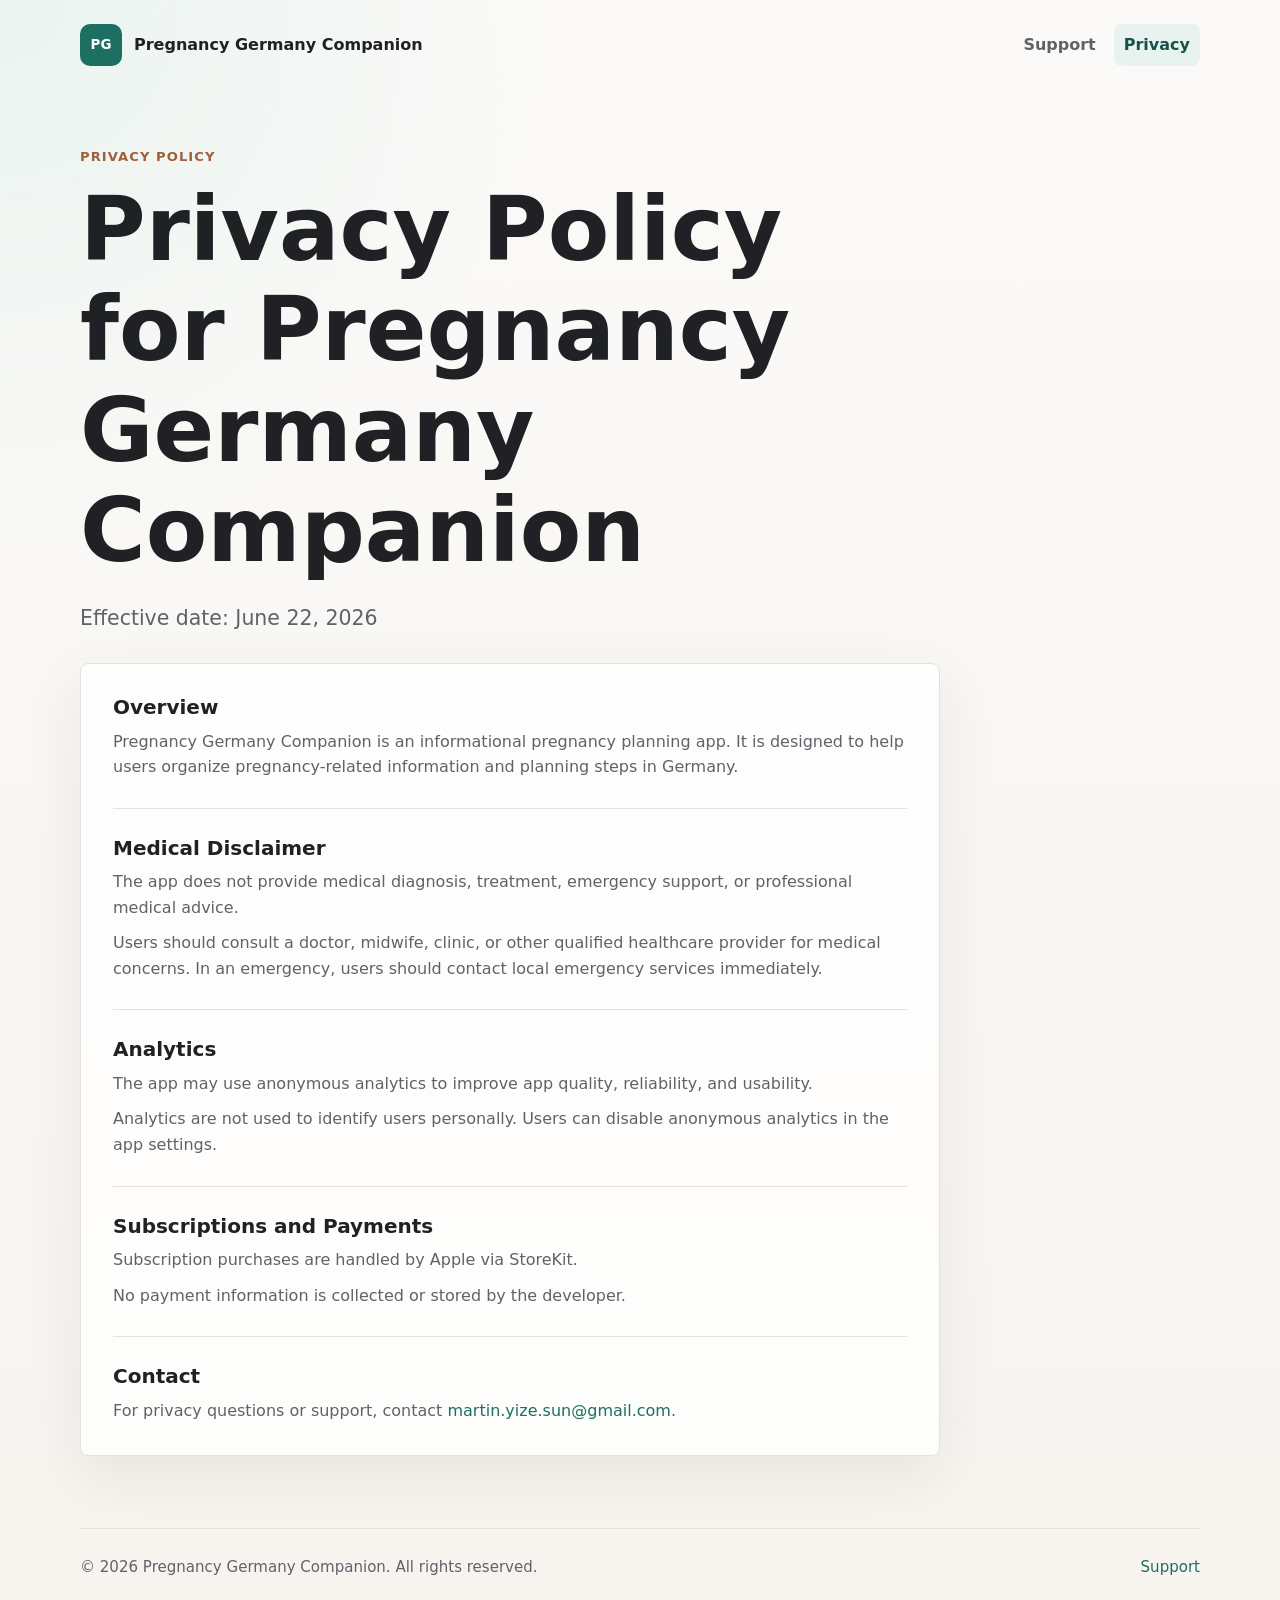
==== privacy.html @ ea16d4d1 "Create GitHub Pages app listing site" ====
<!doctype html>
<html lang="en">
  <head>
    <meta charset="utf-8">
    <meta name="viewport" content="width=device-width, initial-scale=1">
    <meta name="description" content="Privacy Policy for Pregnancy Germany Companion.">
    <title>Privacy Policy | Pregnancy Germany Companion</title>
    <link rel="stylesheet" href="styles.css">
  </head>
  <body>
    <header class="site-header">
      <a class="brand" href="index.html" aria-label="Pregnancy Germany Companion home">
        <span class="brand-mark" aria-hidden="true">PG</span>
        <span>Pregnancy Germany Companion</span>
      </a>
      <nav class="site-nav" aria-label="Main navigation">
        <a href="support.html">Support</a>
        <a href="privacy.html" aria-current="page">Privacy</a>
      </nav>
    </header>

    <main class="page">
      <section class="page-header">
        <p class="eyebrow">Privacy Policy</p>
        <h1>Privacy Policy for Pregnancy Germany Companion</h1>
        <p class="lead">Effective date: June 22, 2026</p>
      </section>

      <article class="policy">
        <section>
          <h2>Overview</h2>
          <p>Pregnancy Germany Companion is an informational pregnancy planning app. It is designed to help users organize pregnancy-related information and planning steps in Germany.</p>
        </section>

        <section>
          <h2>Medical Disclaimer</h2>
          <p>The app does not provide medical diagnosis, treatment, emergency support, or professional medical advice.</p>
          <p>Users should consult a doctor, midwife, clinic, or other qualified healthcare provider for medical concerns. In an emergency, users should contact local emergency services immediately.</p>
        </section>

        <section>
          <h2>Analytics</h2>
          <p>The app may use anonymous analytics to improve app quality, reliability, and usability.</p>
          <p>Analytics are not used to identify users personally. Users can disable anonymous analytics in the app settings.</p>
        </section>

        <section>
          <h2>Subscriptions and Payments</h2>
          <p>Subscription purchases are handled by Apple via StoreKit.</p>
          <p>No payment information is collected or stored by the developer.</p>
        </section>

        <section>
          <h2>Contact</h2>
          <p>For privacy questions or support, contact <a href="mailto:martin.yize.sun@gmail.com">martin.yize.sun@gmail.com</a>.</p>
        </section>
      </article>
    </main>

    <footer class="site-footer">
      <p>&copy; 2026 Pregnancy Germany Companion. All rights reserved.</p>
      <p><a href="support.html">Support</a></p>
    </footer>
  </body>
</html>
---- styles.css ----
:root {
  color-scheme: light;
  --bg: #fbfaf8;
  --surface: #ffffff;
  --text: #202124;
  --muted: #5f6368;
  --line: #e5e1dc;
  --accent: #1d6f61;
  --accent-dark: #155348;
  --accent-soft: #e8f3ef;
  --warm: #9f5f3b;
  --shadow: 0 20px 60px rgba(32, 33, 36, 0.08);
  font-family: Inter, ui-sans-serif, system-ui, -apple-system, BlinkMacSystemFont, "Segoe UI", sans-serif;
}

* {
  box-sizing: border-box;
}

html {
  min-width: 320px;
  background: var(--bg);
}

body {
  margin: 0;
  color: var(--text);
  background:
    radial-gradient(circle at top left, rgba(232, 243, 239, 0.9), transparent 34rem),
    linear-gradient(180deg, #fbfaf8 0%, #f7f4f0 100%);
  font-size: 16px;
  line-height: 1.6;
}

a {
  color: var(--accent);
  text-decoration: none;
}

a:hover,
a:focus-visible {
  color: var(--accent-dark);
  text-decoration: underline;
}

.site-header,
.site-footer,
main {
  width: min(1120px, calc(100% - 32px));
  margin: 0 auto;
}

.site-header {
  display: flex;
  align-items: center;
  justify-content: space-between;
  gap: 20px;
  padding: 24px 0;
}

.brand {
  display: inline-flex;
  align-items: center;
  gap: 12px;
  color: var(--text);
  font-weight: 700;
  line-height: 1.2;
}

.brand:hover,
.brand:focus-visible {
  color: var(--text);
}

.brand-mark {
  display: inline-grid;
  width: 42px;
  height: 42px;
  place-items: center;
  flex: 0 0 auto;
  border-radius: 10px;
  background: var(--accent);
  color: #fff;
  font-size: 0.84rem;
  letter-spacing: 0;
}

.site-nav {
  display: flex;
  align-items: center;
  gap: 8px;
}

.site-nav a {
  padding: 8px 10px;
  border-radius: 8px;
  color: var(--muted);
  font-weight: 600;
}

.site-nav a:hover,
.site-nav a:focus-visible,
.site-nav a[aria-current="page"] {
  background: var(--accent-soft);
  color: var(--accent-dark);
  text-decoration: none;
}

.hero {
  display: grid;
  min-height: 62vh;
  align-items: center;
  padding: 72px 0 56px;
}

.hero-content,
.page-header {
  max-width: 820px;
}

.eyebrow {
  margin: 0 0 12px;
  color: var(--warm);
  font-size: 0.82rem;
  font-weight: 800;
  letter-spacing: 0.08em;
  text-transform: uppercase;
}

h1,
h2 {
  margin: 0;
  line-height: 1.12;
  letter-spacing: 0;
}

h1 {
  max-width: 14ch;
  font-size: clamp(2.55rem, 8vw, 5.6rem);
}

h2 {
  font-size: 1.25rem;
}

p {
  margin: 0;
}

.lead {
  max-width: 720px;
  margin-top: 22px;
  color: var(--muted);
  font-size: clamp(1.08rem, 2vw, 1.28rem);
}

.actions {
  display: flex;
  flex-wrap: wrap;
  gap: 12px;
  margin-top: 34px;
}

.button {
  display: inline-flex;
  min-height: 48px;
  align-items: center;
  justify-content: center;
  border: 1px solid transparent;
  border-radius: 8px;
  padding: 12px 18px;
  font-weight: 750;
}

.button:hover,
.button:focus-visible {
  text-decoration: none;
}

.button.primary {
  background: var(--accent);
  color: #fff;
}

.button.primary:hover,
.button.primary:focus-visible {
  background: var(--accent-dark);
  color: #fff;
}

.button.secondary {
  border-color: var(--line);
  background: rgba(255, 255, 255, 0.72);
  color: var(--text);
}

.button.secondary:hover,
.button.secondary:focus-visible {
  border-color: var(--accent);
  color: var(--accent-dark);
}

.content-grid {
  display: grid;
  grid-template-columns: repeat(3, minmax(0, 1fr));
  gap: 16px;
  padding: 28px 0 72px;
}

.content-grid article,
.panel,
.policy {
  border: 1px solid var(--line);
  border-radius: 8px;
  background: rgba(255, 255, 255, 0.82);
  box-shadow: var(--shadow);
}

.content-grid article {
  padding: 24px;
}

.content-grid p,
.policy p,
.panel p {
  margin-top: 10px;
  color: var(--muted);
}

.page {
  padding: 56px 0 72px;
}

.page-header {
  margin-bottom: 28px;
}

.page-header h1 {
  max-width: 18ch;
}

.panel {
  max-width: 720px;
  padding: 28px;
}

.email-link {
  overflow-wrap: anywhere;
  font-size: 1.08rem;
  font-weight: 700;
}

.policy {
  display: grid;
  gap: 28px;
  max-width: 860px;
  padding: 32px;
}

.policy section + section {
  border-top: 1px solid var(--line);
  padding-top: 28px;
}

.site-footer {
  display: flex;
  justify-content: space-between;
  gap: 16px;
  border-top: 1px solid var(--line);
  padding: 26px 0 34px;
  color: var(--muted);
  font-size: 0.94rem;
}

@media (max-width: 760px) {
  .site-header,
  .site-footer {
    align-items: flex-start;
    flex-direction: column;
  }

  .site-nav {
    width: 100%;
  }

  .site-nav a {
    flex: 1 1 auto;
    text-align: center;
  }

  .hero {
    min-height: auto;
    padding: 48px 0 36px;
  }

  h1 {
    max-width: 12ch;
  }

  .content-grid {
    grid-template-columns: 1fr;
    padding-bottom: 52px;
  }

  .page {
    padding-top: 40px;
  }

  .panel,
  .policy,
  .content-grid article {
    padding: 22px;
  }
}

@media (max-width: 420px) {
  .site-header,
  .site-footer,
  main {
    width: min(100% - 24px, 1120px);
  }

  .brand {
    align-items: flex-start;
  }

  .actions,
  .button {
    width: 100%;
  }
}
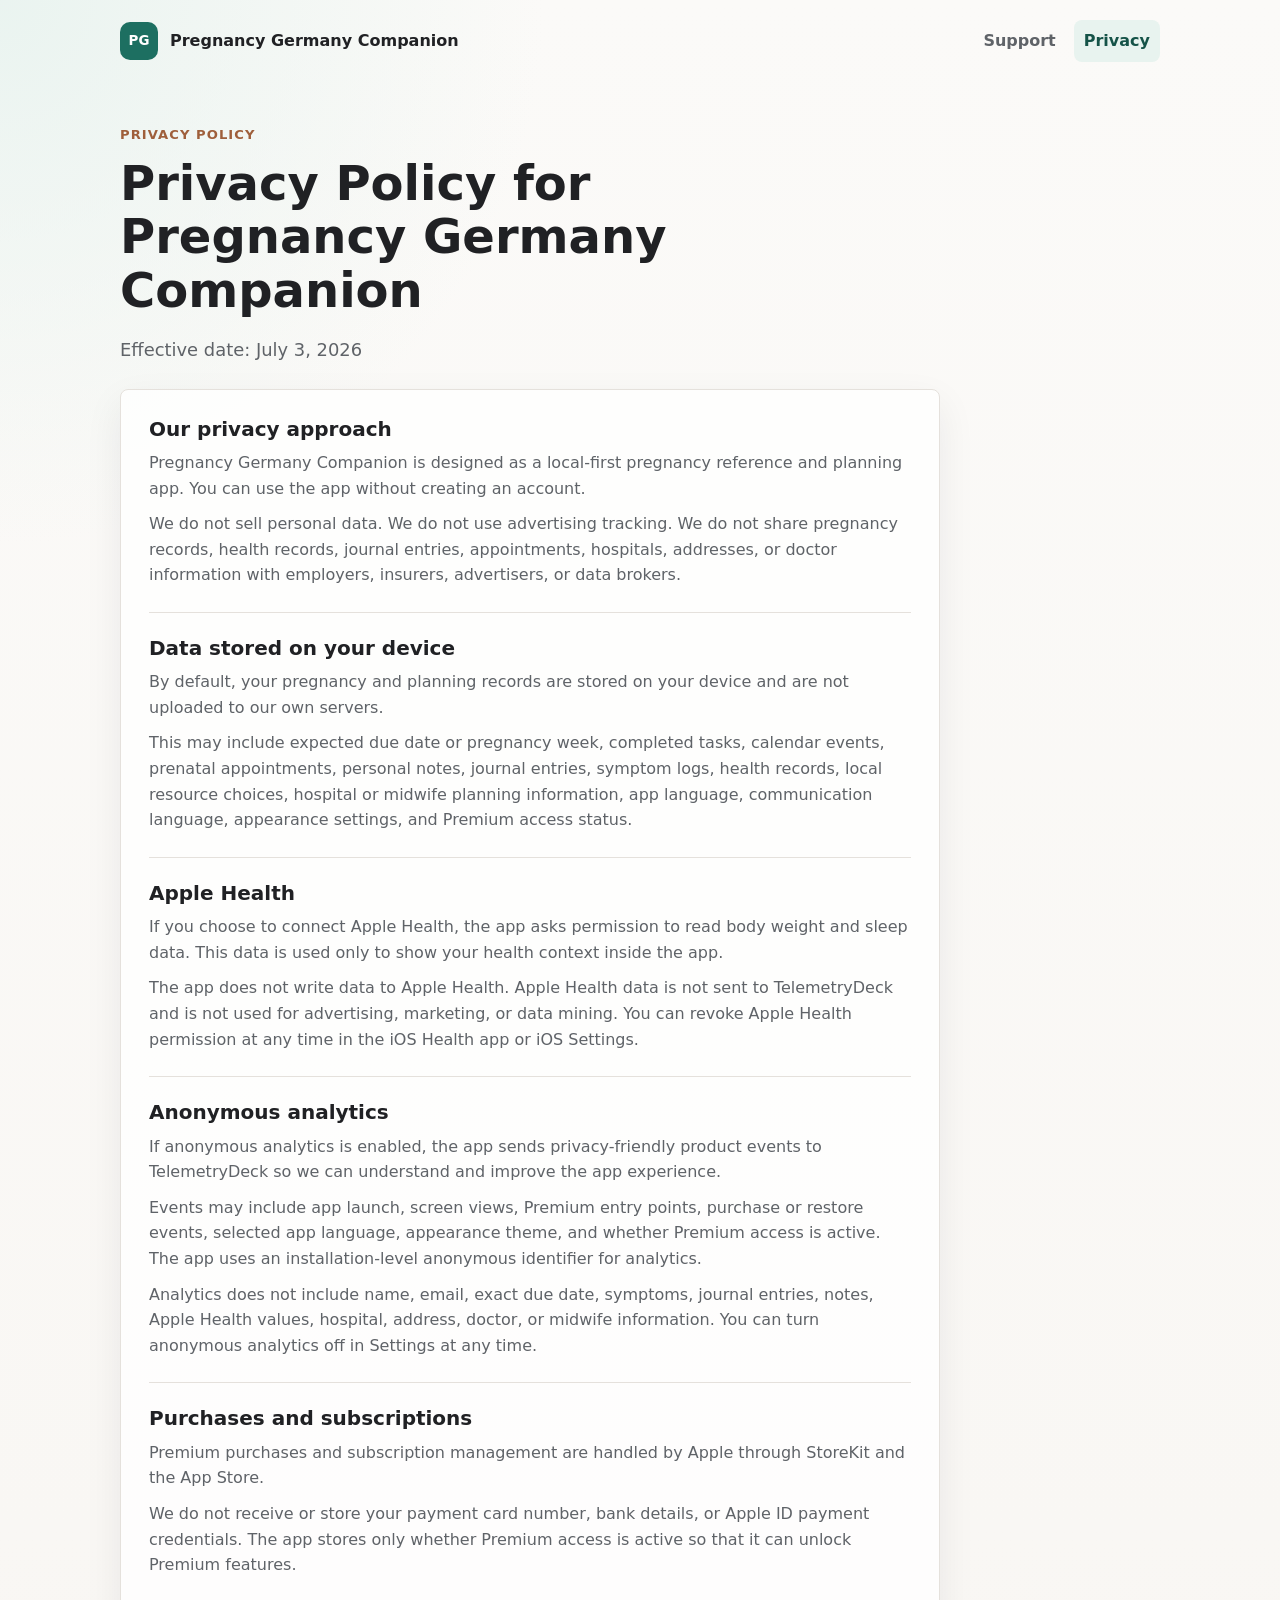
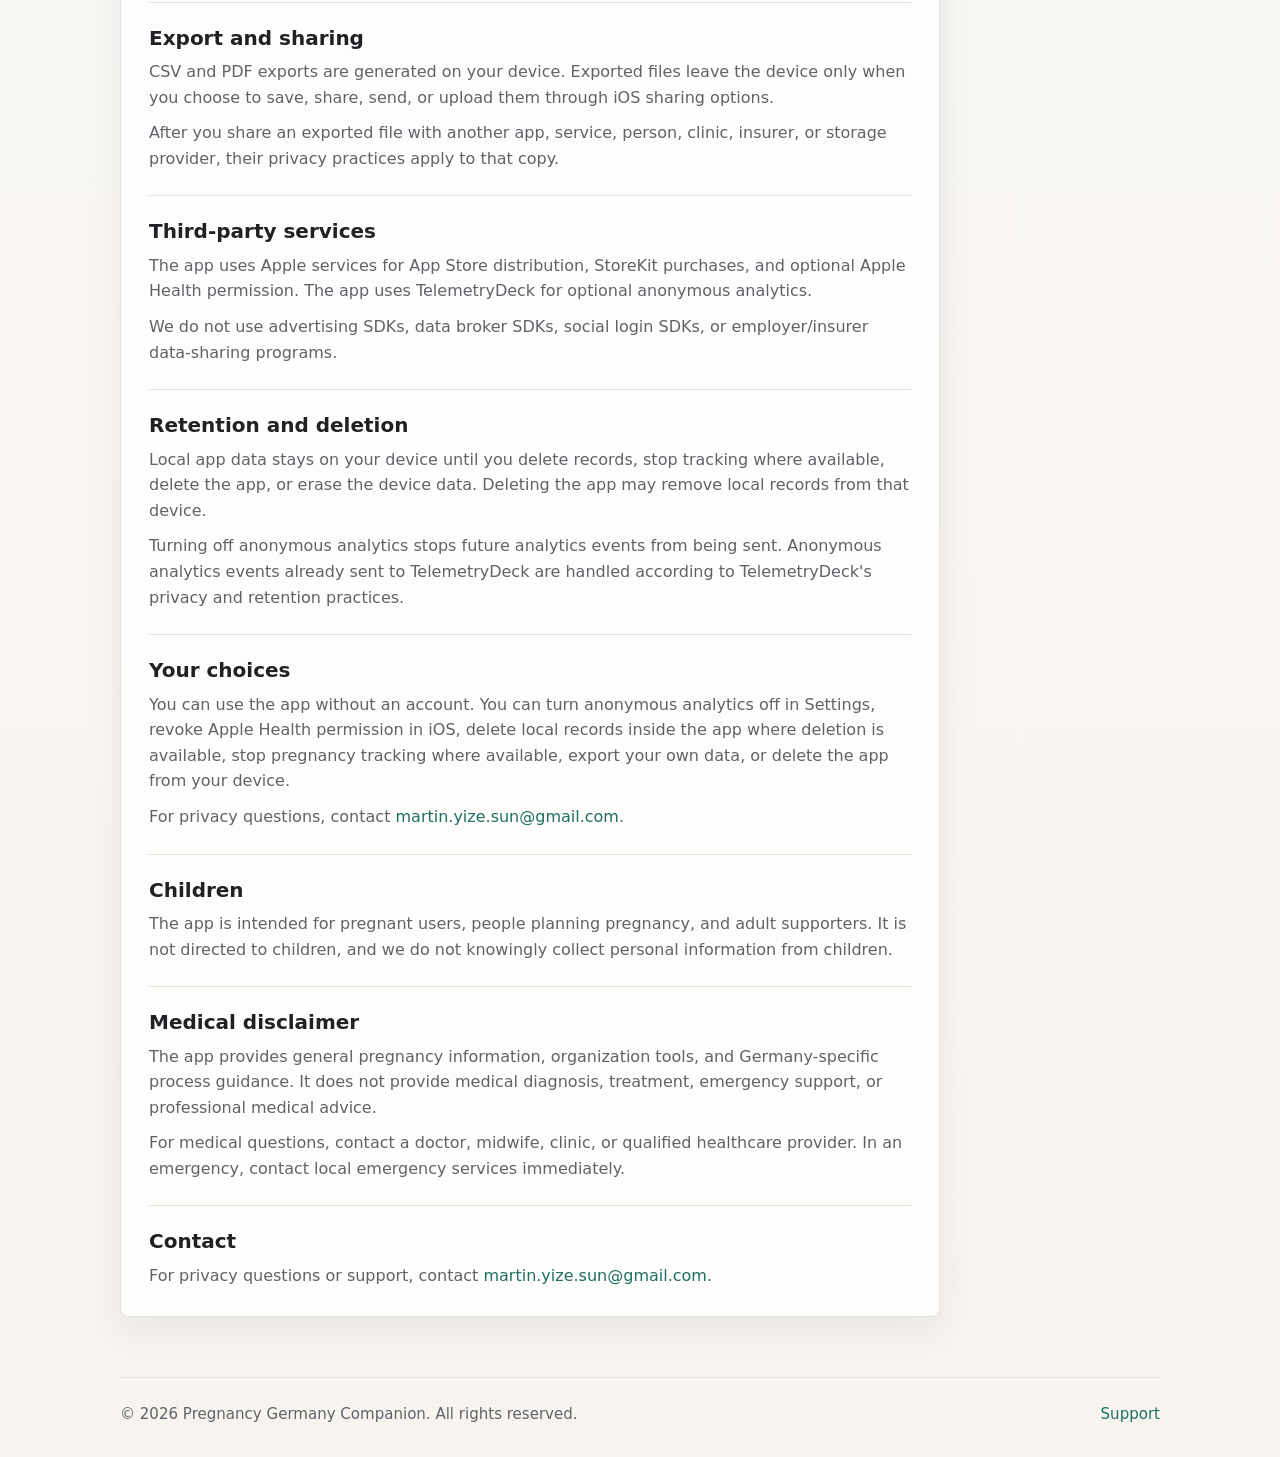
==== commit 448ce5ca: "Expand privacy policy" ====
--- a/privacy.html
+++ b/privacy.html
@@ -23,31 +23,74 @@
       <section class="page-header">
         <p class="eyebrow">Privacy Policy</p>
         <h1>Privacy Policy for Pregnancy Germany Companion</h1>
-        <p class="lead">Effective date: June 22, 2026</p>
+        <p class="lead">Effective date: July 3, 2026</p>
       </section>
 
       <article class="policy">
         <section>
-          <h2>Overview</h2>
-          <p>Pregnancy Germany Companion is an informational pregnancy planning app. It is designed to help users organize pregnancy-related information and planning steps in Germany.</p>
+          <h2>Our privacy approach</h2>
+          <p>Pregnancy Germany Companion is designed as a local-first pregnancy reference and planning app. You can use the app without creating an account.</p>
+          <p>We do not sell personal data. We do not use advertising tracking. We do not share pregnancy records, health records, journal entries, appointments, hospitals, addresses, or doctor information with employers, insurers, advertisers, or data brokers.</p>
         </section>
 
         <section>
-          <h2>Medical Disclaimer</h2>
-          <p>The app does not provide medical diagnosis, treatment, emergency support, or professional medical advice.</p>
-          <p>Users should consult a doctor, midwife, clinic, or other qualified healthcare provider for medical concerns. In an emergency, users should contact local emergency services immediately.</p>
+          <h2>Data stored on your device</h2>
+          <p>By default, your pregnancy and planning records are stored on your device and are not uploaded to our own servers.</p>
+          <p>This may include expected due date or pregnancy week, completed tasks, calendar events, prenatal appointments, personal notes, journal entries, symptom logs, health records, local resource choices, hospital or midwife planning information, app language, communication language, appearance settings, and Premium access status.</p>
         </section>
 
         <section>
-          <h2>Analytics</h2>
-          <p>The app may use anonymous analytics to improve app quality, reliability, and usability.</p>
-          <p>Analytics are not used to identify users personally. Users can disable anonymous analytics in the app settings.</p>
+          <h2>Apple Health</h2>
+          <p>If you choose to connect Apple Health, the app asks permission to read body weight and sleep data. This data is used only to show your health context inside the app.</p>
+          <p>The app does not write data to Apple Health. Apple Health data is not sent to TelemetryDeck and is not used for advertising, marketing, or data mining. You can revoke Apple Health permission at any time in the iOS Health app or iOS Settings.</p>
         </section>
 
         <section>
-          <h2>Subscriptions and Payments</h2>
-          <p>Subscription purchases are handled by Apple via StoreKit.</p>
-          <p>No payment information is collected or stored by the developer.</p>
+          <h2>Anonymous analytics</h2>
+          <p>If anonymous analytics is enabled, the app sends privacy-friendly product events to TelemetryDeck so we can understand and improve the app experience.</p>
+          <p>Events may include app launch, screen views, Premium entry points, purchase or restore events, selected app language, appearance theme, and whether Premium access is active. The app uses an installation-level anonymous identifier for analytics.</p>
+          <p>Analytics does not include name, email, exact due date, symptoms, journal entries, notes, Apple Health values, hospital, address, doctor, or midwife information. You can turn anonymous analytics off in Settings at any time.</p>
+        </section>
+
+        <section>
+          <h2>Purchases and subscriptions</h2>
+          <p>Premium purchases and subscription management are handled by Apple through StoreKit and the App Store.</p>
+          <p>We do not receive or store your payment card number, bank details, or Apple ID payment credentials. The app stores only whether Premium access is active so that it can unlock Premium features.</p>
+        </section>
+
+        <section>
+          <h2>Export and sharing</h2>
+          <p>CSV and PDF exports are generated on your device. Exported files leave the device only when you choose to save, share, send, or upload them through iOS sharing options.</p>
+          <p>After you share an exported file with another app, service, person, clinic, insurer, or storage provider, their privacy practices apply to that copy.</p>
+        </section>
+
+        <section>
+          <h2>Third-party services</h2>
+          <p>The app uses Apple services for App Store distribution, StoreKit purchases, and optional Apple Health permission. The app uses TelemetryDeck for optional anonymous analytics.</p>
+          <p>We do not use advertising SDKs, data broker SDKs, social login SDKs, or employer/insurer data-sharing programs.</p>
+        </section>
+
+        <section>
+          <h2>Retention and deletion</h2>
+          <p>Local app data stays on your device until you delete records, stop tracking where available, delete the app, or erase the device data. Deleting the app may remove local records from that device.</p>
+          <p>Turning off anonymous analytics stops future analytics events from being sent. Anonymous analytics events already sent to TelemetryDeck are handled according to TelemetryDeck's privacy and retention practices.</p>
+        </section>
+
+        <section>
+          <h2>Your choices</h2>
+          <p>You can use the app without an account. You can turn anonymous analytics off in Settings, revoke Apple Health permission in iOS, delete local records inside the app where deletion is available, stop pregnancy tracking where available, export your own data, or delete the app from your device.</p>
+          <p>For privacy questions, contact <a href="mailto:martin.yize.sun@gmail.com">martin.yize.sun@gmail.com</a>.</p>
+        </section>
+
+        <section>
+          <h2>Children</h2>
+          <p>The app is intended for pregnant users, people planning pregnancy, and adult supporters. It is not directed to children, and we do not knowingly collect personal information from children.</p>
+        </section>
+
+        <section>
+          <h2>Medical disclaimer</h2>
+          <p>The app provides general pregnancy information, organization tools, and Germany-specific process guidance. It does not provide medical diagnosis, treatment, emergency support, or professional medical advice.</p>
+          <p>For medical questions, contact a doctor, midwife, clinic, or qualified healthcare provider. In an emergency, contact local emergency services immediately.</p>
         </section>
 
         <section>
--- a/styles.css
+++ b/styles.css
@@ -9,7 +9,7 @@
   --accent-dark: #155348;
   --accent-soft: #e8f3ef;
   --warm: #9f5f3b;
-  --shadow: 0 20px 60px rgba(32, 33, 36, 0.08);
+  --shadow: 0 14px 38px rgba(32, 33, 36, 0.07);
   font-family: Inter, ui-sans-serif, system-ui, -apple-system, BlinkMacSystemFont, "Segoe UI", sans-serif;
 }
 
@@ -46,7 +46,7 @@
 .site-header,
 .site-footer,
 main {
-  width: min(1120px, calc(100% - 32px));
+  width: min(1040px, calc(100% - 32px));
   margin: 0 auto;
 }
 
@@ -55,7 +55,7 @@
   align-items: center;
   justify-content: space-between;
   gap: 20px;
-  padding: 24px 0;
+  padding: 20px 0;
 }
 
 .brand {
@@ -74,8 +74,8 @@
 
 .brand-mark {
   display: inline-grid;
-  width: 42px;
-  height: 42px;
+  width: 38px;
+  height: 38px;
   place-items: center;
   flex: 0 0 auto;
   border-radius: 10px;
@@ -108,14 +108,14 @@
 
 .hero {
   display: grid;
-  min-height: 62vh;
-  align-items: center;
-  padding: 72px 0 56px;
+  min-height: auto;
+  align-items: center;
+  padding: 48px 0 38px;
 }
 
 .hero-content,
 .page-header {
-  max-width: 820px;
+  max-width: 760px;
 }
 
 .eyebrow {
@@ -135,8 +135,8 @@
 }
 
 h1 {
-  max-width: 14ch;
-  font-size: clamp(2.55rem, 8vw, 5.6rem);
+  max-width: 18ch;
+  font-size: clamp(2.15rem, 4.5vw, 3rem);
 }
 
 h2 {
@@ -148,27 +148,27 @@
 }
 
 .lead {
-  max-width: 720px;
-  margin-top: 22px;
+  max-width: 680px;
+  margin-top: 18px;
   color: var(--muted);
-  font-size: clamp(1.08rem, 2vw, 1.28rem);
+  font-size: clamp(1rem, 1.5vw, 1.12rem);
 }
 
 .actions {
   display: flex;
   flex-wrap: wrap;
   gap: 12px;
-  margin-top: 34px;
+  margin-top: 28px;
 }
 
 .button {
   display: inline-flex;
-  min-height: 48px;
+  min-height: 44px;
   align-items: center;
   justify-content: center;
   border: 1px solid transparent;
   border-radius: 8px;
-  padding: 12px 18px;
+  padding: 10px 16px;
   font-weight: 750;
 }
 
@@ -204,7 +204,7 @@
   display: grid;
   grid-template-columns: repeat(3, minmax(0, 1fr));
   gap: 16px;
-  padding: 28px 0 72px;
+  padding: 24px 0 56px;
 }
 
 .content-grid article,
@@ -217,7 +217,7 @@
 }
 
 .content-grid article {
-  padding: 24px;
+  padding: 22px;
 }
 
 .content-grid p,
@@ -228,20 +228,20 @@
 }
 
 .page {
-  padding: 56px 0 72px;
+  padding: 42px 0 60px;
 }
 
 .page-header {
-  margin-bottom: 28px;
+  margin-bottom: 24px;
 }
 
 .page-header h1 {
-  max-width: 18ch;
+  max-width: 22ch;
 }
 
 .panel {
-  max-width: 720px;
-  padding: 28px;
+  max-width: 680px;
+  padding: 24px;
 }
 
 .email-link {
@@ -252,14 +252,14 @@
 
 .policy {
   display: grid;
-  gap: 28px;
-  max-width: 860px;
-  padding: 32px;
+  gap: 24px;
+  max-width: 820px;
+  padding: 28px;
 }
 
 .policy section + section {
   border-top: 1px solid var(--line);
-  padding-top: 28px;
+  padding-top: 24px;
 }
 
 .site-footer {
@@ -267,7 +267,7 @@
   justify-content: space-between;
   gap: 16px;
   border-top: 1px solid var(--line);
-  padding: 26px 0 34px;
+  padding: 24px 0 30px;
   color: var(--muted);
   font-size: 0.94rem;
 }
@@ -290,20 +290,21 @@
 
   .hero {
     min-height: auto;
-    padding: 48px 0 36px;
+    padding: 34px 0 30px;
   }
 
   h1 {
-    max-width: 12ch;
+    max-width: 18ch;
+    font-size: clamp(2rem, 9vw, 2.65rem);
   }
 
   .content-grid {
     grid-template-columns: 1fr;
-    padding-bottom: 52px;
+    padding-bottom: 44px;
   }
 
   .page {
-    padding-top: 40px;
+    padding-top: 32px;
   }
 
   .panel,
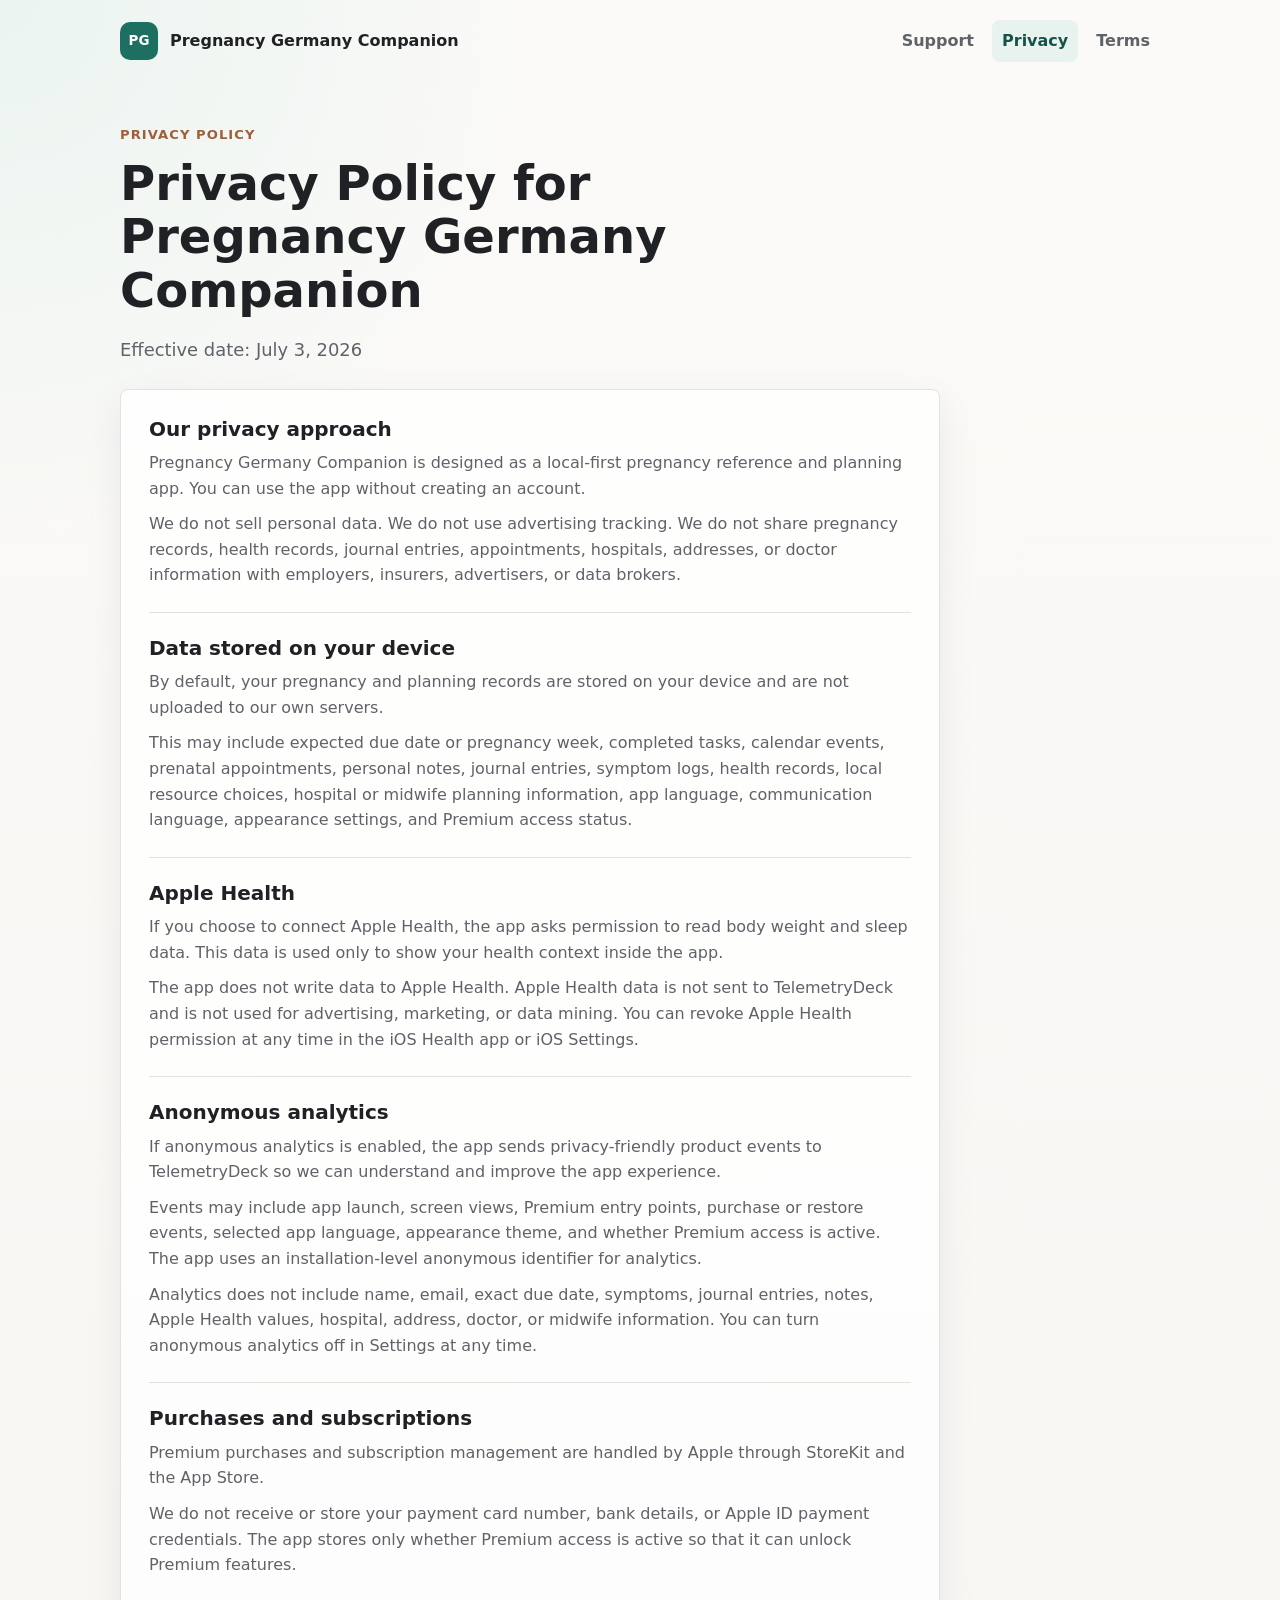
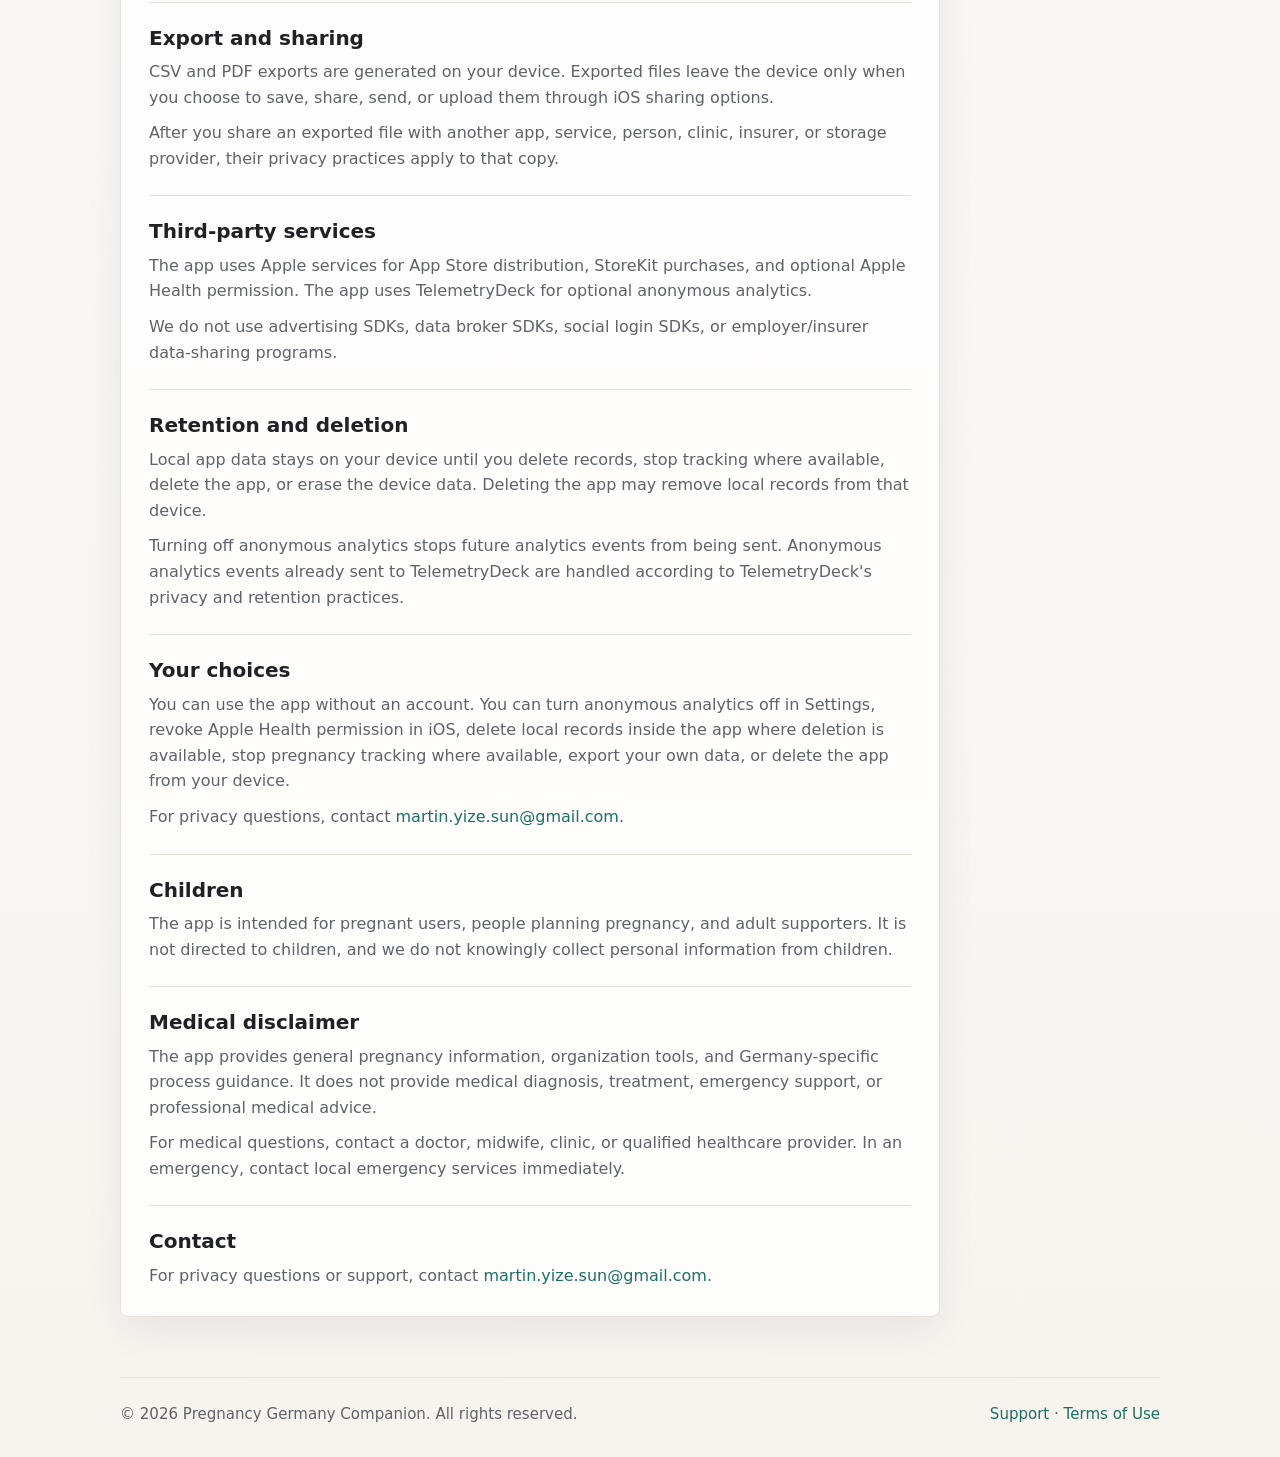
==== commit 8a2053ab: "Add terms of use page" ====
--- a/privacy.html
+++ b/privacy.html
@@ -16,6 +16,7 @@
       <nav class="site-nav" aria-label="Main navigation">
         <a href="support.html">Support</a>
         <a href="privacy.html" aria-current="page">Privacy</a>
+        <a href="terms.html">Terms</a>
       </nav>
     </header>
 
@@ -102,7 +103,7 @@
 
     <footer class="site-footer">
       <p>&copy; 2026 Pregnancy Germany Companion. All rights reserved.</p>
-      <p><a href="support.html">Support</a></p>
+      <p><a href="support.html">Support</a> · <a href="terms.html">Terms of Use</a></p>
     </footer>
   </body>
 </html>
--- a/styles.css
+++ b/styles.css
@@ -244,6 +244,27 @@
   padding: 24px;
 }
 
+.support-layout {
+  display: grid;
+  grid-template-columns: repeat(2, minmax(0, 1fr));
+  gap: 16px;
+  max-width: 920px;
+}
+
+.support-layout .panel {
+  max-width: none;
+}
+
+.support-list {
+  margin: 12px 0 0;
+  padding-left: 20px;
+  color: var(--muted);
+}
+
+.support-list li + li {
+  margin-top: 8px;
+}
+
 .email-link {
   overflow-wrap: anywhere;
   font-size: 1.08rem;
@@ -312,6 +333,10 @@
   .content-grid article {
     padding: 22px;
   }
+
+  .support-layout {
+    grid-template-columns: 1fr;
+  }
 }
 
 @media (max-width: 420px) {
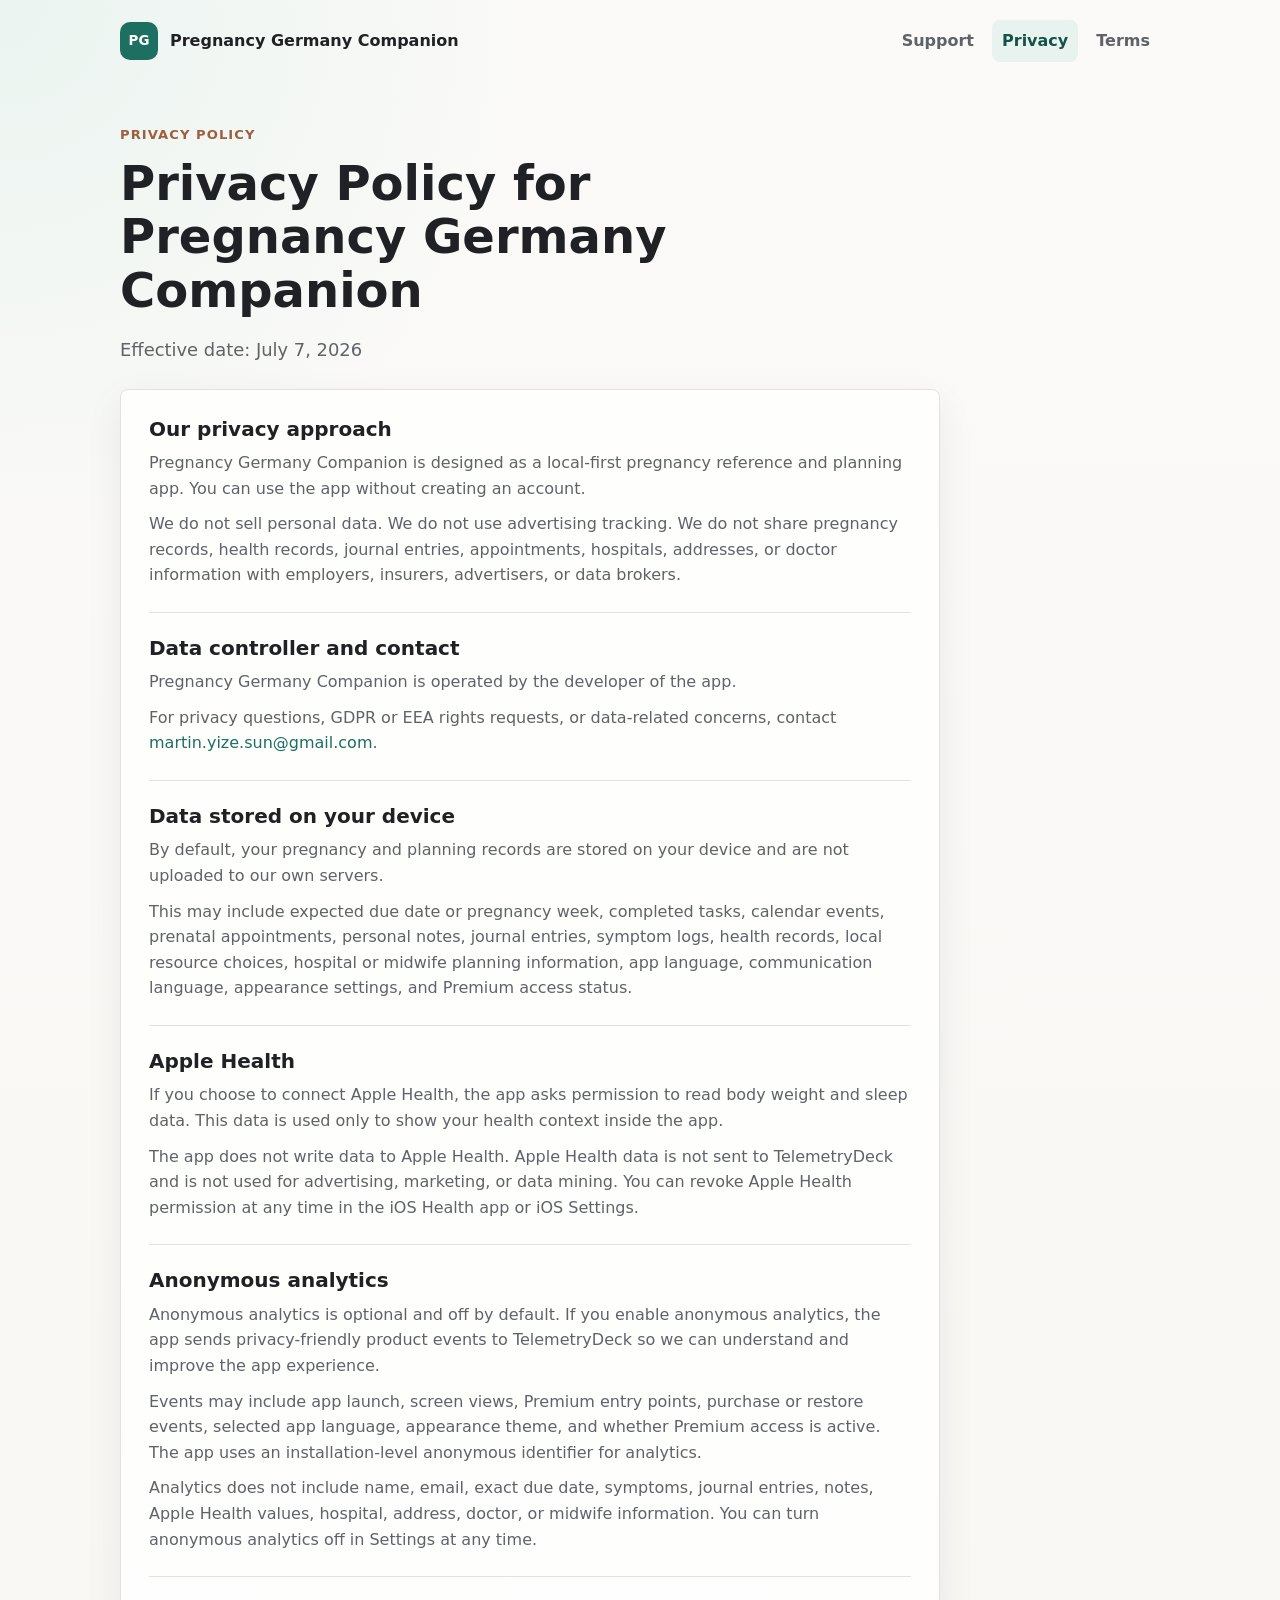
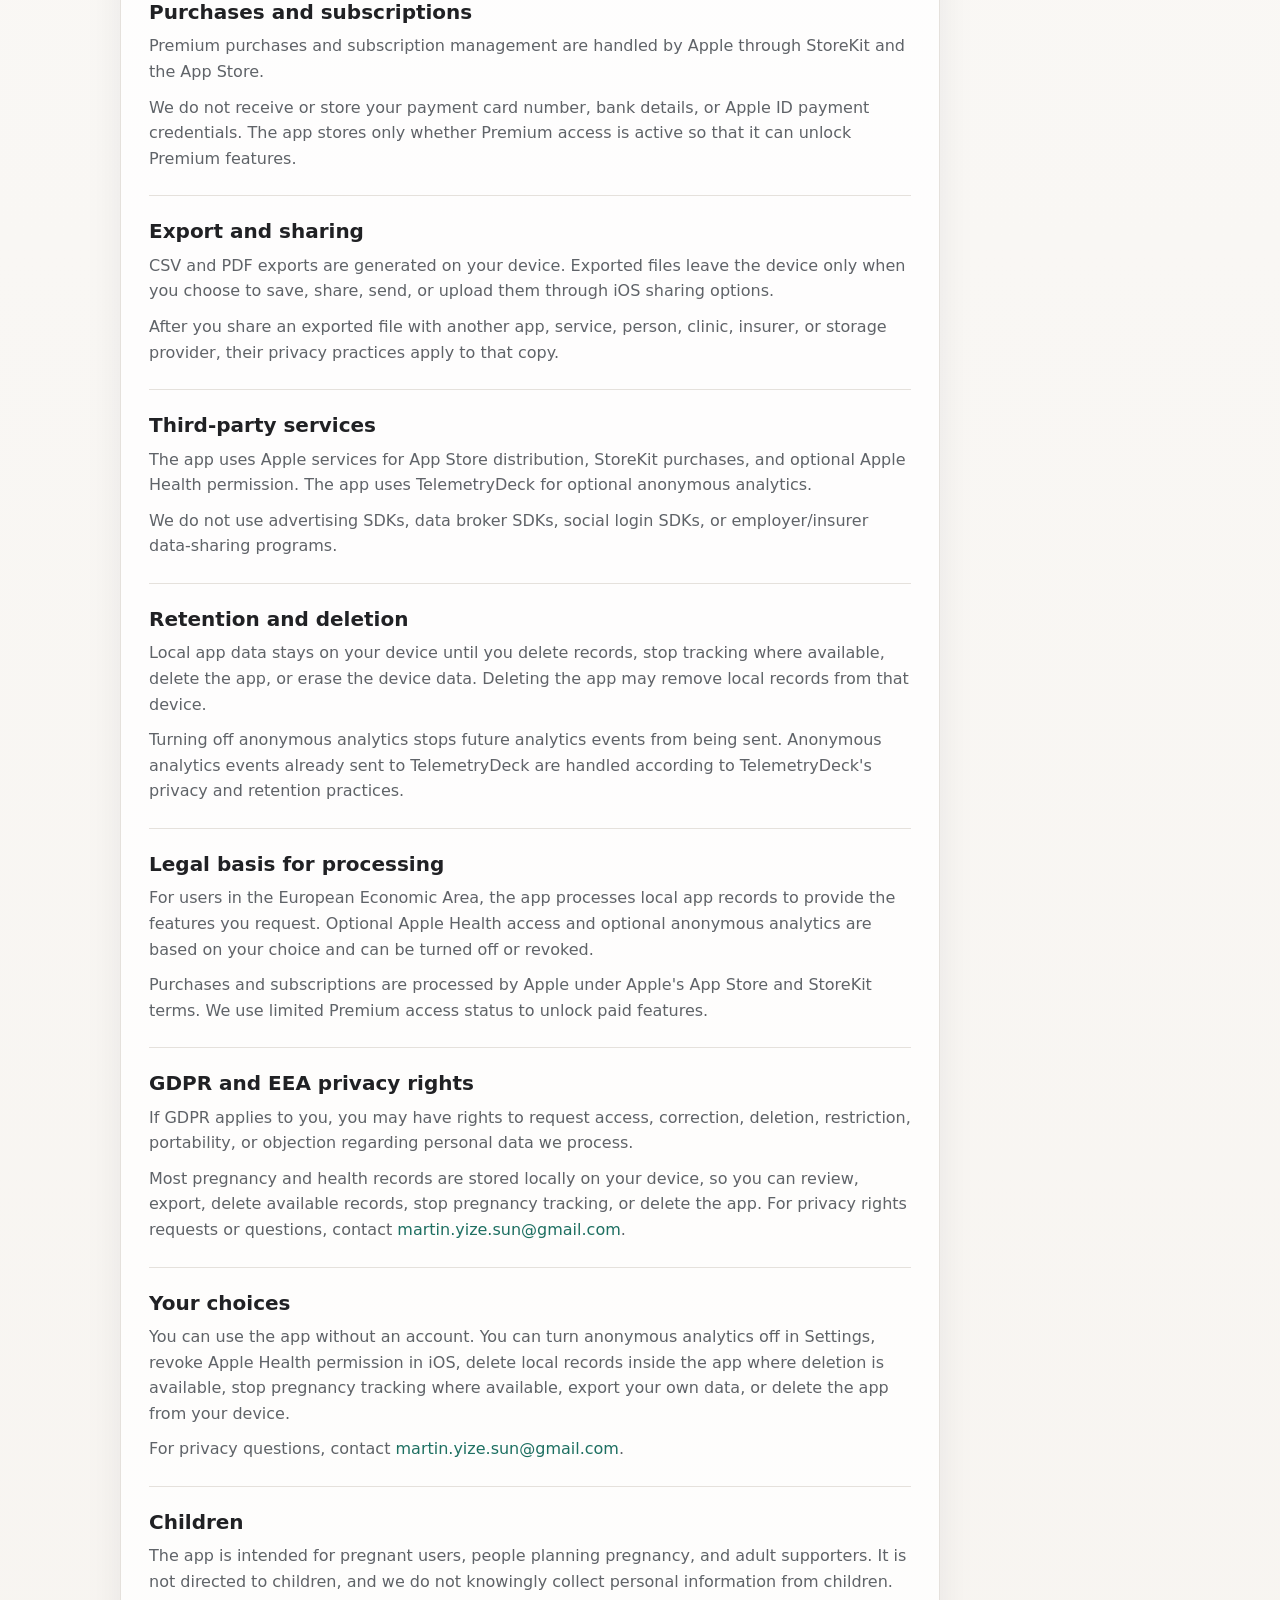
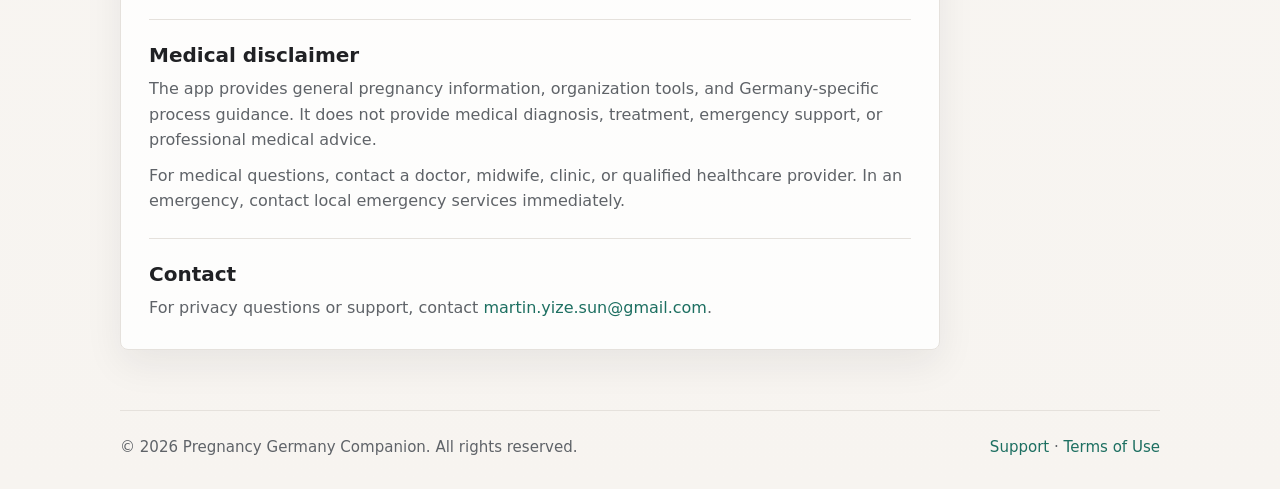
==== commit b622fd9f: "Add GDPR privacy details" ====
--- a/privacy.html
+++ b/privacy.html
@@ -24,7 +24,7 @@
       <section class="page-header">
         <p class="eyebrow">Privacy Policy</p>
         <h1>Privacy Policy for Pregnancy Germany Companion</h1>
-        <p class="lead">Effective date: July 3, 2026</p>
+        <p class="lead">Effective date: July 7, 2026</p>
       </section>
 
       <article class="policy">
@@ -32,6 +32,12 @@
           <h2>Our privacy approach</h2>
           <p>Pregnancy Germany Companion is designed as a local-first pregnancy reference and planning app. You can use the app without creating an account.</p>
           <p>We do not sell personal data. We do not use advertising tracking. We do not share pregnancy records, health records, journal entries, appointments, hospitals, addresses, or doctor information with employers, insurers, advertisers, or data brokers.</p>
+        </section>
+
+        <section>
+          <h2>Data controller and contact</h2>
+          <p>Pregnancy Germany Companion is operated by the developer of the app.</p>
+          <p>For privacy questions, GDPR or EEA rights requests, or data-related concerns, contact <a href="mailto:martin.yize.sun@gmail.com">martin.yize.sun@gmail.com</a>.</p>
         </section>
 
         <section>
@@ -48,7 +54,7 @@
 
         <section>
           <h2>Anonymous analytics</h2>
-          <p>If anonymous analytics is enabled, the app sends privacy-friendly product events to TelemetryDeck so we can understand and improve the app experience.</p>
+          <p>Anonymous analytics is optional and off by default. If you enable anonymous analytics, the app sends privacy-friendly product events to TelemetryDeck so we can understand and improve the app experience.</p>
           <p>Events may include app launch, screen views, Premium entry points, purchase or restore events, selected app language, appearance theme, and whether Premium access is active. The app uses an installation-level anonymous identifier for analytics.</p>
           <p>Analytics does not include name, email, exact due date, symptoms, journal entries, notes, Apple Health values, hospital, address, doctor, or midwife information. You can turn anonymous analytics off in Settings at any time.</p>
         </section>
@@ -75,6 +81,18 @@
           <h2>Retention and deletion</h2>
           <p>Local app data stays on your device until you delete records, stop tracking where available, delete the app, or erase the device data. Deleting the app may remove local records from that device.</p>
           <p>Turning off anonymous analytics stops future analytics events from being sent. Anonymous analytics events already sent to TelemetryDeck are handled according to TelemetryDeck's privacy and retention practices.</p>
+        </section>
+
+        <section>
+          <h2>Legal basis for processing</h2>
+          <p>For users in the European Economic Area, the app processes local app records to provide the features you request. Optional Apple Health access and optional anonymous analytics are based on your choice and can be turned off or revoked.</p>
+          <p>Purchases and subscriptions are processed by Apple under Apple's App Store and StoreKit terms. We use limited Premium access status to unlock paid features.</p>
+        </section>
+
+        <section>
+          <h2>GDPR and EEA privacy rights</h2>
+          <p>If GDPR applies to you, you may have rights to request access, correction, deletion, restriction, portability, or objection regarding personal data we process.</p>
+          <p>Most pregnancy and health records are stored locally on your device, so you can review, export, delete available records, stop pregnancy tracking, or delete the app. For privacy rights requests or questions, contact <a href="mailto:martin.yize.sun@gmail.com">martin.yize.sun@gmail.com</a>.</p>
         </section>
 
         <section>
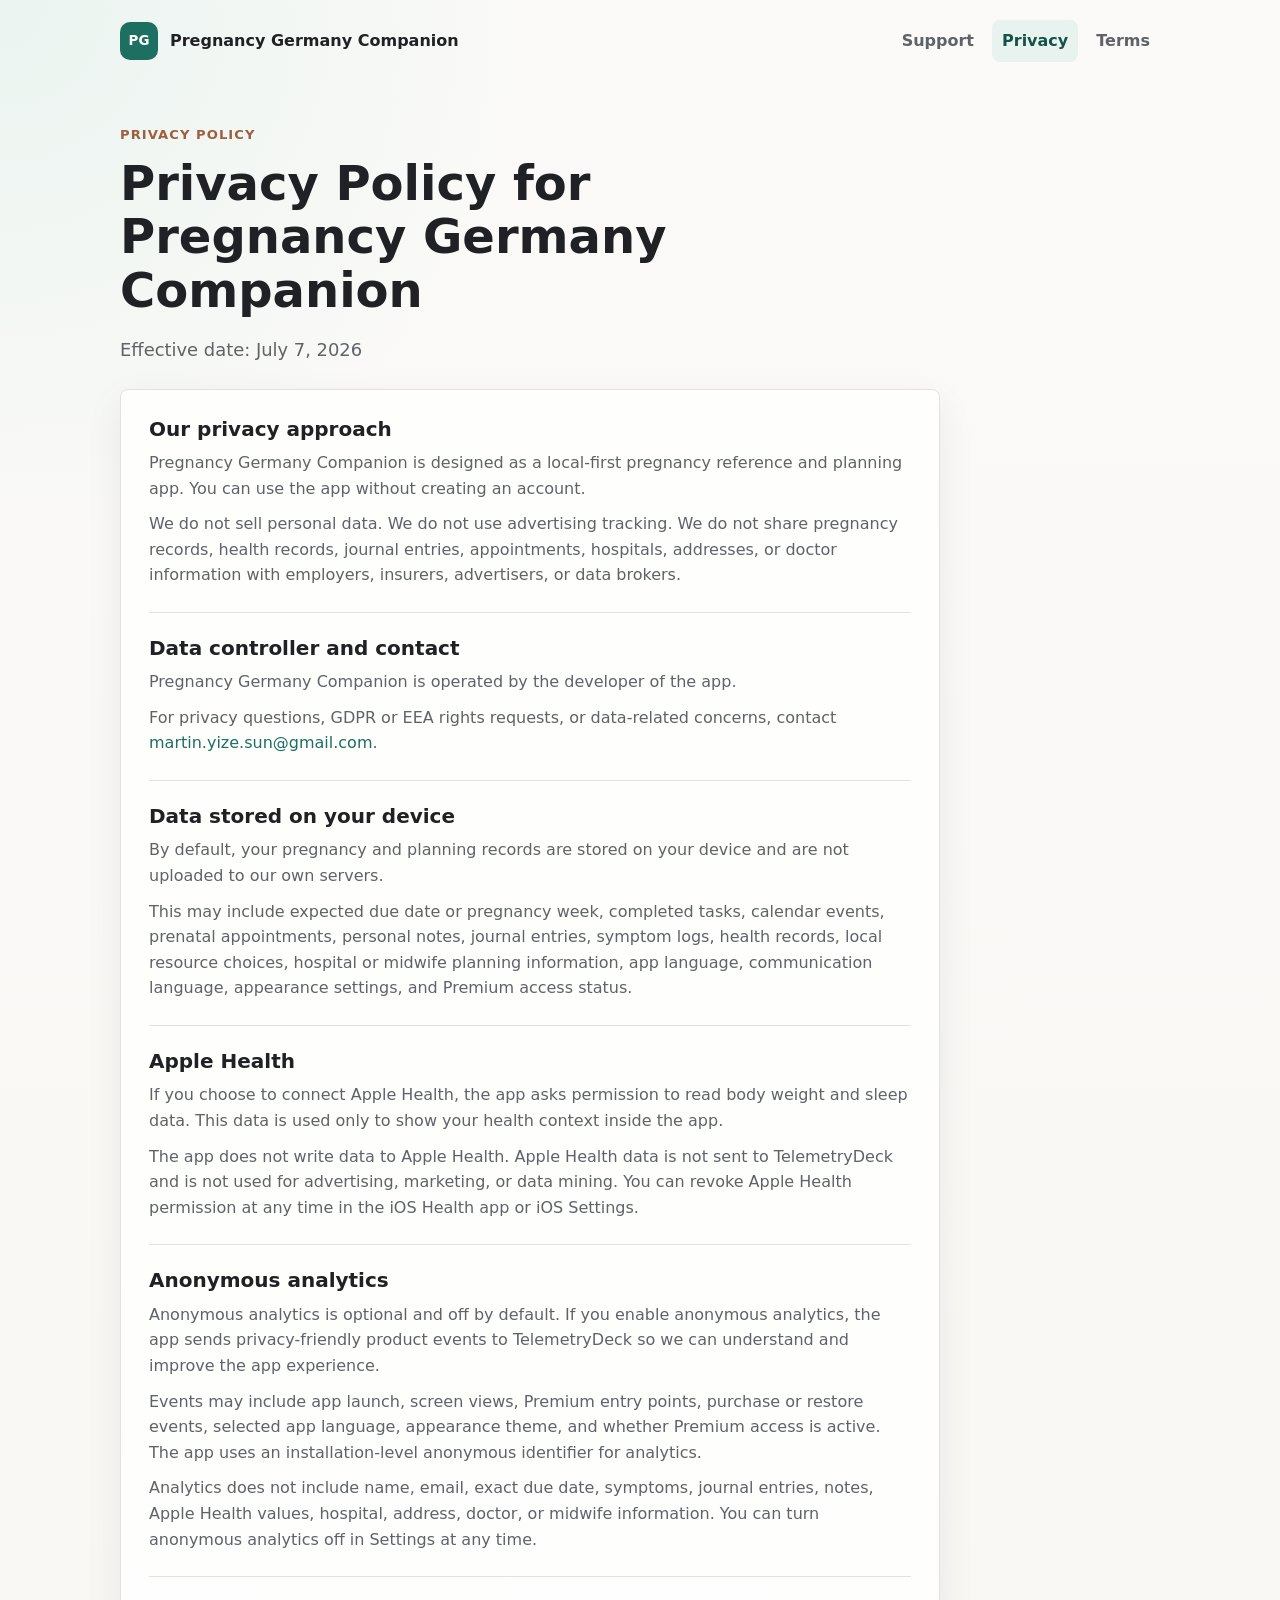
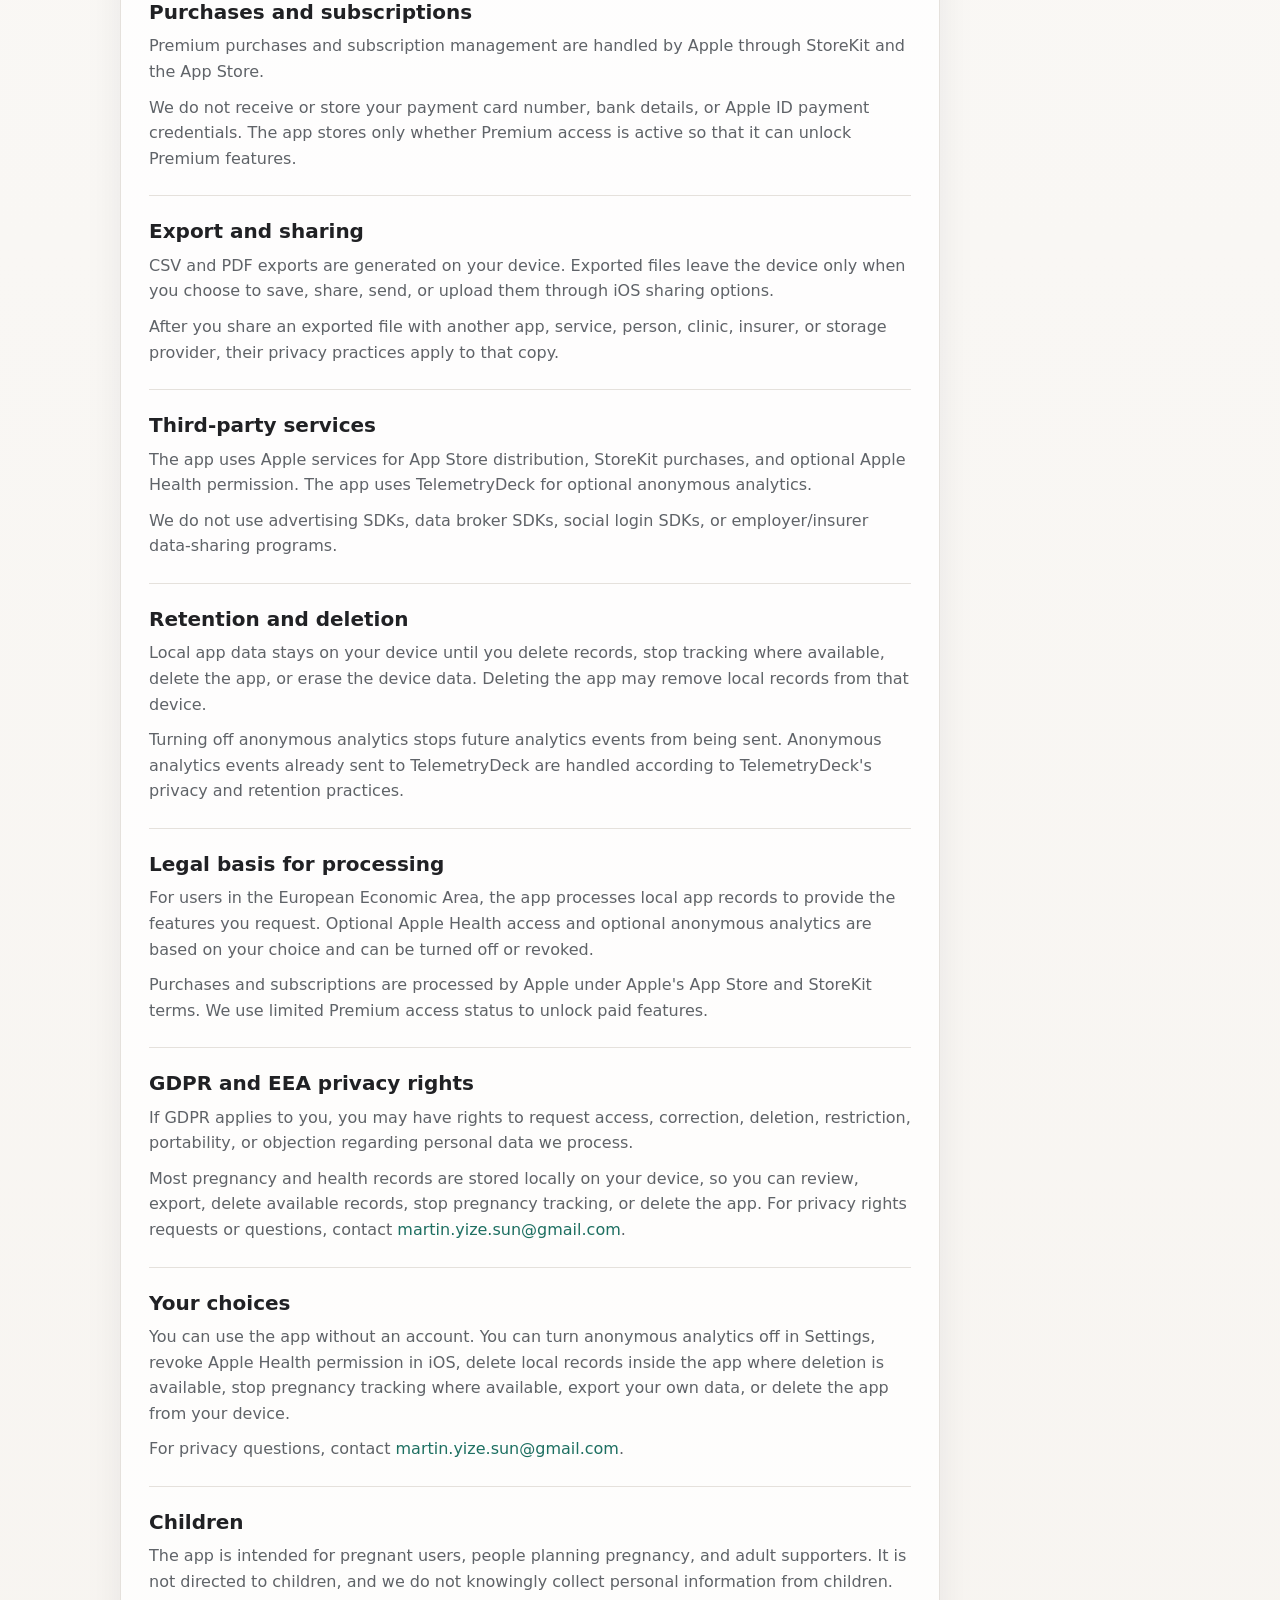
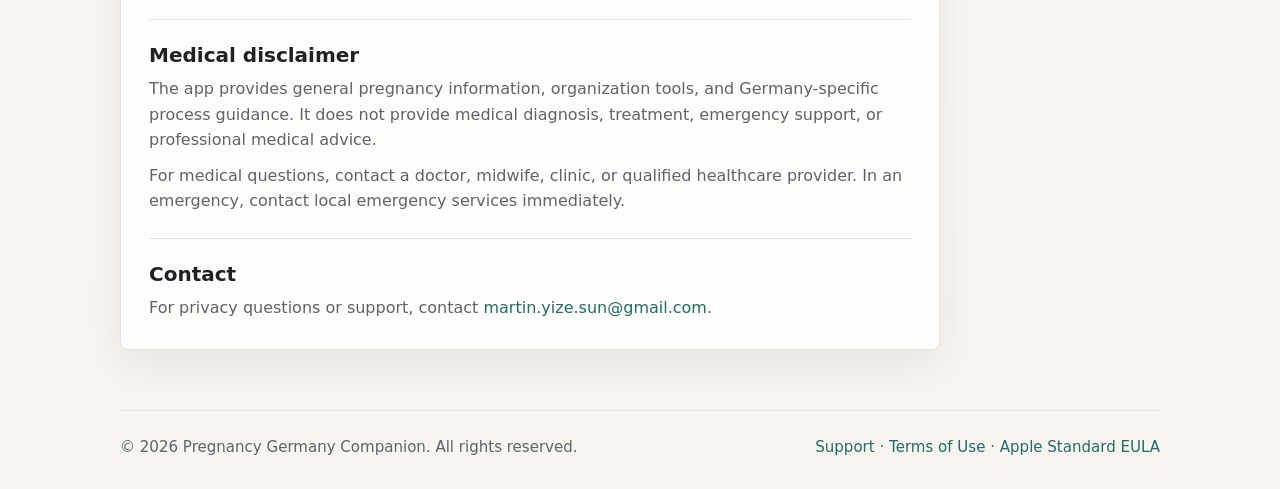
==== commit d323251b: "Clarify app terms and Apple EULA" ====
--- a/privacy.html
+++ b/privacy.html
@@ -121,7 +121,7 @@
 
     <footer class="site-footer">
       <p>&copy; 2026 Pregnancy Germany Companion. All rights reserved.</p>
-      <p><a href="support.html">Support</a> · <a href="terms.html">Terms of Use</a></p>
+      <p><a href="support.html">Support</a> · <a href="terms.html">Terms of Use</a> · <a href="https://www.apple.com/legal/internet-services/itunes/dev/stdeula/">Apple Standard EULA</a></p>
     </footer>
   </body>
 </html>
